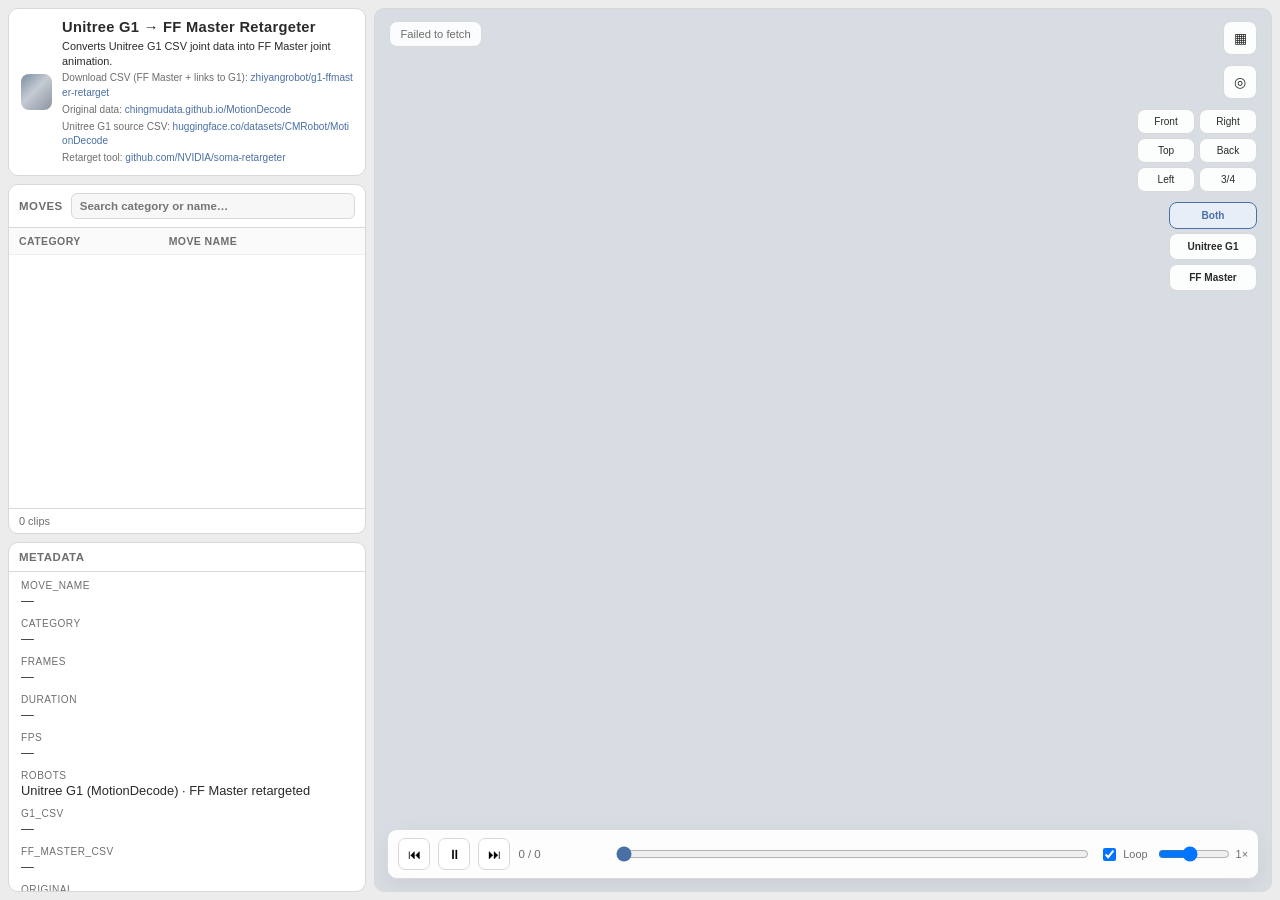
==== index.html @ d4f664b8 "Match SEED viewer orbit using Three.js OrbitControls." ====
<!DOCTYPE html>
<html lang="en">
<head>
  <meta charset="utf-8" />
  <meta name="viewport" content="width=device-width, initial-scale=1" />
  <title>Unitree G1 → FF Master Retargeter</title>
  <link rel="stylesheet" href="style.css?v=ff-master-v18" />
  <script type="importmap">
  {
    "imports": {
      "three": "./vendor/three.module.min.js",
      "three/addons/": "./vendor/addons/"
    }
  }
  </script>
</head>
<body>
  <div id="app">
    <aside id="left">
      <header class="brand-bar">
        <div class="logo-mark" aria-hidden="true"></div>
        <div>
          <div class="brand-title" id="title">Unitree G1 → FF Master Retargeter</div>
          <div class="brand-tagline">
            Converts Unitree G1 CSV joint data into FF Master joint animation.
          </div>
          <div class="brand-sub">
            Download CSV (FF Master + links to G1):
            <a href="https://huggingface.co/datasets/zhiyangrobot/g1-ffmaster-retarget" target="_blank" rel="noopener">zhiyangrobot/g1-ffmaster-retarget</a>
          </div>
          <div class="brand-sub">
            Original data:
            <a href="https://chingmudata.github.io/MotionDecode/" target="_blank" rel="noopener">chingmudata.github.io/MotionDecode</a>
          </div>
          <div class="brand-sub">
            Unitree G1 source CSV:
            <a href="https://huggingface.co/datasets/CMRobot/MotionDecode" target="_blank" rel="noopener">huggingface.co/datasets/CMRobot/MotionDecode</a>
          </div>
          <div class="brand-sub">
            Retarget tool:
            <a href="https://github.com/NVIDIA/soma-retargeter" target="_blank" rel="noopener">github.com/NVIDIA/soma-retargeter</a>
          </div>
        </div>
      </header>

      <section class="panel" id="browser-panel">
        <div class="panel-head">
          <span>Moves</span>
          <input id="filter" type="search" placeholder="Search category or name…" autocomplete="off" />
        </div>
        <div class="table-wrap">
          <table id="clip-table">
            <thead>
              <tr><th>Category</th><th>Move name</th></tr>
            </thead>
            <tbody id="clip-body"></tbody>
          </table>
        </div>
        <div class="panel-foot" id="clip-count">0 clips</div>
      </section>

      <section class="panel" id="meta-panel">
        <div class="panel-head"><span>Metadata</span></div>
        <dl id="meta-list" class="meta-list">
          <div><dt>move_name</dt><dd id="m-name">—</dd></div>
          <div><dt>category</dt><dd id="m-cat">—</dd></div>
          <div><dt>frames</dt><dd id="m-frames">—</dd></div>
          <div><dt>duration</dt><dd id="m-dur">—</dd></div>
          <div><dt>fps</dt><dd id="m-fps">—</dd></div>
          <div><dt>robots</dt><dd>Unitree G1 (MotionDecode) · FF Master retargeted</dd></div>
          <div><dt>g1_csv</dt><dd id="m-g1-link">—</dd></div>
          <div><dt>ff_master_csv</dt><dd id="m-ff-link">—</dd></div>
          <div><dt>original</dt><dd>
            <a href="https://chingmudata.github.io/MotionDecode/" target="_blank" rel="noopener">https://chingmudata.github.io/MotionDecode/</a>
          </dd></div>
          <div><dt>dataset</dt><dd>
            <a href="https://huggingface.co/datasets/zhiyangrobot/g1-ffmaster-retarget" target="_blank" rel="noopener">https://huggingface.co/datasets/zhiyangrobot/g1-ffmaster-retarget</a>
          </dd></div>
          <div><dt>g1_source</dt><dd>
            <a href="https://huggingface.co/datasets/CMRobot/MotionDecode" target="_blank" rel="noopener">https://huggingface.co/datasets/CMRobot/MotionDecode</a>
          </dd></div>
          <div><dt>retarget_tool</dt><dd>
            <a href="https://github.com/NVIDIA/soma-retargeter" target="_blank" rel="noopener">https://github.com/NVIDIA/soma-retargeter</a>
          </dd></div>
        </dl>
      </section>
    </aside>

    <main id="viewport-wrap">
      <canvas id="stage" tabindex="0"></canvas>

      <div id="upperbar">
        <button type="button" id="btn-grid" class="icon-btn" title="Toggle grid">▦</button>
        <button type="button" id="btn-center" class="icon-btn" title="Frame robots">◎</button>
        <div id="view-cube" title="Click a face to set camera">
          <button data-view="front" type="button">Front</button>
          <button data-view="right" type="button">Right</button>
          <button data-view="top" type="button">Top</button>
          <button data-view="back" type="button">Back</button>
          <button data-view="left" type="button">Left</button>
          <button data-view="persp" type="button">3/4</button>
        </div>
        <div id="model-selector">
          <button type="button" class="model-btn active" data-mode="both" title="Both">Both</button>
          <button type="button" class="model-btn" data-mode="g1" title="Unitree G1 only">Unitree G1</button>
          <button type="button" class="model-btn" data-mode="ff_master" title="FF Master only">FF Master</button>
        </div>
      </div>

      <div id="timeline">
        <button type="button" id="btn-prev" title="Previous clip">⏮</button>
        <button type="button" id="btn-play" title="Play / Pause">⏸</button>
        <button type="button" id="btn-next" title="Next clip">⏭</button>
        <span id="time-label">0 / 0</span>
        <input id="scrub" type="range" min="0" max="0" step="1" value="0" />
        <label class="loop"><input id="loop" type="checkbox" checked /> Loop</label>
        <label class="speed">
          <input id="speed" type="range" min="0.25" max="2" step="0.25" value="1" />
          <span id="speed-label">1×</span>
        </label>
      </div>

      <div id="status">Loading…</div>
    </main>
  </div>

  <script type="module" src="viewer.js?v=ff-master-v19"></script>
</body>
</html>
---- style.css ----
:root {
  --bg: #ececec;
  --panel: #f7f7f7;
  --ink: #2a2a2a;
  --muted: #6e6e6e;
  --line: #d8d8d8;
  --row-hover: #efefef;
  --row-active: #e3eaf5;
  --accent: #4a6fa5;
  --viewport: #f4f4f4;
  font-family: "Gill Sans", "Gill Sans MT", Calibri, "Trebuchet MS", sans-serif;
  font-size: 14px;
  color: var(--ink);
}

* { box-sizing: border-box; }
html, body { margin: 0; height: 100%; background: var(--bg); overflow: hidden; }

#app {
  display: grid;
  grid-template-columns: minmax(280px, 28vw) 1fr;
  height: 100%;
  gap: 8px;
  padding: 8px;
}

#left {
  display: grid;
  grid-template-rows: auto 1fr 1fr;
  gap: 8px;
  min-height: 0;
}

.brand-bar {
  display: flex;
  gap: 10px;
  align-items: center;
  background: #fff;
  border: 1px solid var(--line);
  border-radius: 10px;
  padding: 10px 12px;
}
.logo-mark {
  width: 36px; height: 36px; border-radius: 8px;
  background:
    linear-gradient(135deg, #7a8ca0 0%, #c5cbd3 45%, #8b949e 100%);
}
.brand-title { font-size: 1.05rem; font-weight: 700; letter-spacing: 0.02em; }
.brand-tagline {
  font-size: 0.78rem;
  color: var(--ink);
  margin-top: 4px;
  line-height: 1.35;
}
.brand-sub {
  font-size: 0.72rem;
  color: var(--muted);
  margin-top: 3px;
  line-height: 1.4;
  word-break: break-all;
}
.brand-sub a, .meta-list a {
  color: var(--accent);
  text-decoration: none;
}
.brand-sub a:hover, .meta-list a:hover { text-decoration: underline; }
.meta-list dd {
  overflow-wrap: anywhere;
  word-break: break-all;
}

.panel {
  background: #fff;
  border: 1px solid var(--line);
  border-radius: 10px;
  display: flex;
  flex-direction: column;
  min-height: 0;
  overflow: hidden;
}
.panel-head {
  display: flex;
  align-items: center;
  gap: 8px;
  padding: 8px 10px;
  border-bottom: 1px solid var(--line);
  font-weight: 600;
  font-size: 0.82rem;
  text-transform: uppercase;
  letter-spacing: 0.04em;
  color: var(--muted);
}
.panel-head input {
  flex: 1;
  border: 1px solid var(--line);
  border-radius: 6px;
  padding: 6px 8px;
  font: inherit;
  background: var(--panel);
}
.panel-foot {
  padding: 6px 10px;
  border-top: 1px solid var(--line);
  color: var(--muted);
  font-size: 0.78rem;
}

.table-wrap { flex: 1; overflow: auto; min-height: 0; }
#clip-table {
  width: 100%;
  border-collapse: collapse;
  table-layout: fixed;
}
#clip-table th, #clip-table td {
  text-align: left;
  padding: 7px 10px;
  border-bottom: 1px solid #eee;
  white-space: nowrap;
  overflow: hidden;
  text-overflow: ellipsis;
}
#clip-table th {
  position: sticky; top: 0;
  background: #fafafa;
  font-size: 0.75rem;
  color: var(--muted);
  font-weight: 600;
  text-transform: uppercase;
  letter-spacing: 0.04em;
}
#clip-table th:first-child, #clip-table td:first-child { width: 42%; }
#clip-table tbody tr { cursor: pointer; }
#clip-table tbody tr:hover { background: var(--row-hover); }
#clip-table tbody tr.active { background: var(--row-active); }

.meta-list {
  margin: 0;
  padding: 8px 12px 14px;
  overflow: auto;
  display: flex;
  flex-direction: column;
  gap: 10px;
}
.meta-list > div { display: grid; gap: 2px; }
.meta-list dt {
  font-size: 0.72rem;
  text-transform: uppercase;
  letter-spacing: 0.05em;
  color: var(--muted);
}
.meta-list dd {
  margin: 0;
  font-size: 0.92rem;
  word-break: break-word;
}

#viewport-wrap {
  position: relative;
  background: #d8dce3;
  border: 1px solid var(--line);
  border-radius: 10px;
  overflow: hidden;
  min-width: 0;
}
#stage {
  display: block;
  width: 100%;
  height: 100%;
  outline: none;
}

#upperbar {
  position: absolute;
  top: 12px;
  right: 14px;
  display: flex;
  flex-direction: column;
  align-items: flex-end;
  gap: 10px;
  pointer-events: none;
}
#upperbar > * { pointer-events: auto; }

.icon-btn, #view-cube button, .model-btn {
  border: 1px solid var(--line);
  background: rgba(255,255,255,0.92);
  color: var(--ink);
  border-radius: 8px;
  cursor: pointer;
  font: inherit;
}
.icon-btn {
  width: 34px; height: 34px;
  display: grid; place-items: center;
}
#view-cube {
  display: grid;
  grid-template-columns: repeat(2, 58px);
  gap: 4px;
}
#view-cube button {
  padding: 6px 4px;
  font-size: 0.72rem;
}
#model-selector { display: flex; flex-direction: column; gap: 4px; }
.model-btn {
  min-width: 88px;
  padding: 7px 8px;
  font-size: 0.72rem;
  font-weight: 600;
}
.model-btn.active {
  border-color: var(--accent);
  background: #e8eef8;
  color: var(--accent);
}

#timeline {
  position: absolute;
  left: 12px;
  right: 12px;
  bottom: 12px;
  display: flex;
  align-items: center;
  gap: 8px;
  padding: 8px 10px;
  background: rgba(255,255,255,0.94);
  border: 1px solid var(--line);
  border-radius: 10px;
  box-shadow: 0 8px 24px rgba(0,0,0,0.06);
}
#timeline button {
  border: 1px solid var(--line);
  background: #fff;
  border-radius: 7px;
  width: 32px;
  height: 32px;
  cursor: pointer;
}
#scrub { flex: 1; accent-color: var(--accent); }
#time-label {
  min-width: 88px;
  font-variant-numeric: tabular-nums;
  color: var(--muted);
  font-size: 0.82rem;
}
.loop, .speed {
  display: flex;
  align-items: center;
  gap: 4px;
  color: var(--muted);
  font-size: 0.78rem;
  white-space: nowrap;
}
.speed input { width: 72px; }

#status {
  position: absolute;
  left: 14px;
  top: 12px;
  max-width: 45%;
  padding: 6px 10px;
  border-radius: 8px;
  background: rgba(255,255,255,0.9);
  border: 1px solid var(--line);
  color: var(--muted);
  font-size: 0.8rem;
  overflow: hidden;
  text-overflow: ellipsis;
  white-space: nowrap;
}

@media (max-width: 960px) {
  #app {
    grid-template-columns: 1fr;
    grid-template-rows: 42vh 1fr;
  }
  #left { grid-template-rows: auto 1fr 0.8fr; }
  #view-cube { display: none; }
}
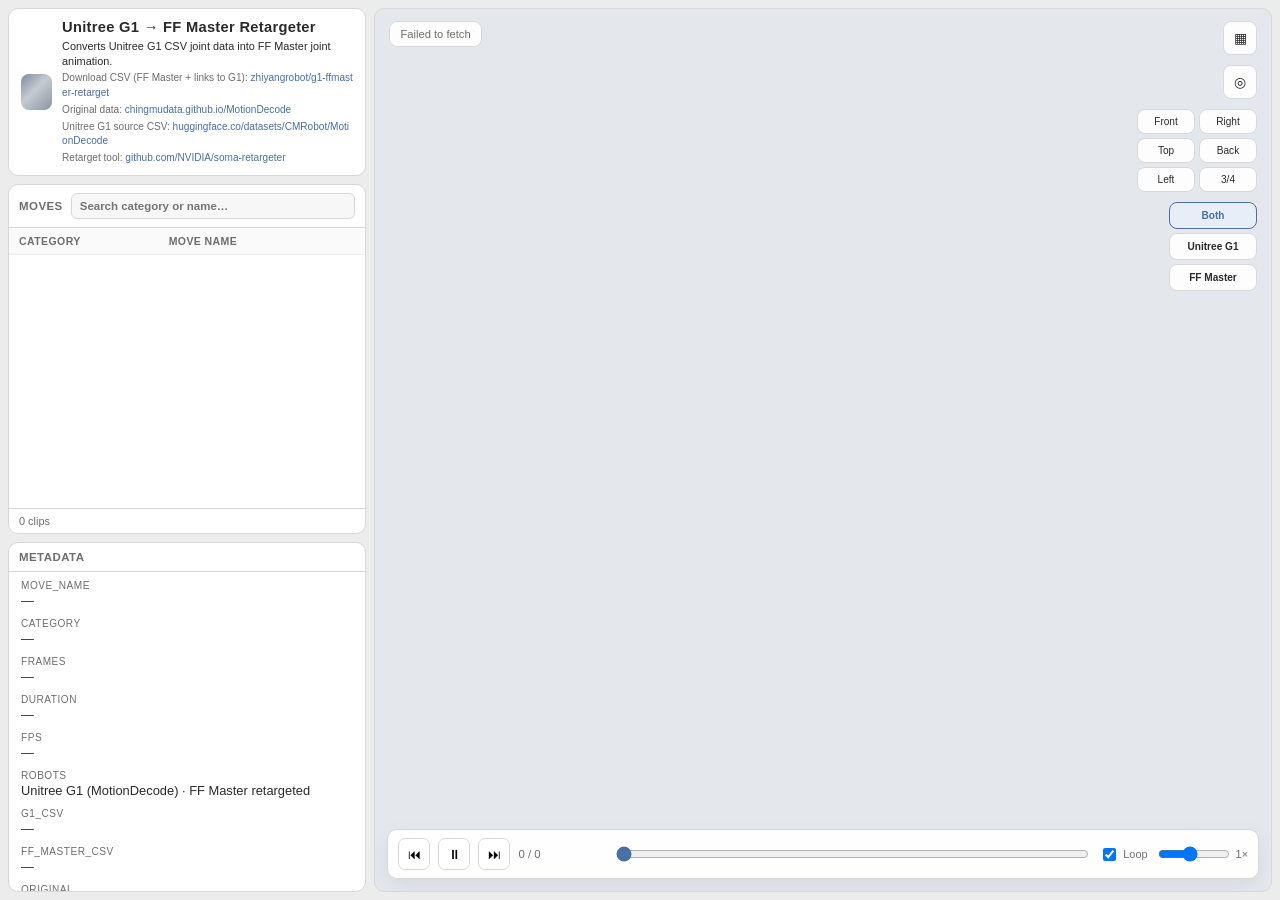
==== commit faca0477: "Blend stage floor into mist void for a cohesive studio look." ====
--- a/index.html
+++ b/index.html
@@ -4,7 +4,7 @@
   <meta charset="utf-8" />
   <meta name="viewport" content="width=device-width, initial-scale=1" />
   <title>Unitree G1 → FF Master Retargeter</title>
-  <link rel="stylesheet" href="style.css?v=ff-master-v18" />
+  <link rel="stylesheet" href="style.css?v=ff-master-v21" />
   <script type="importmap">
   {
     "imports": {
@@ -124,6 +124,6 @@
     </main>
   </div>
 
-  <script type="module" src="viewer.js?v=ff-master-v19"></script>
+  <script type="module" src="viewer.js?v=ff-master-v21"></script>
 </body>
 </html>
--- a/style.css
+++ b/style.css
@@ -156,7 +156,7 @@
 
 #viewport-wrap {
   position: relative;
-  background: #d8dce3;
+  background: #e4e7ec;
   border: 1px solid var(--line);
   border-radius: 10px;
   overflow: hidden;
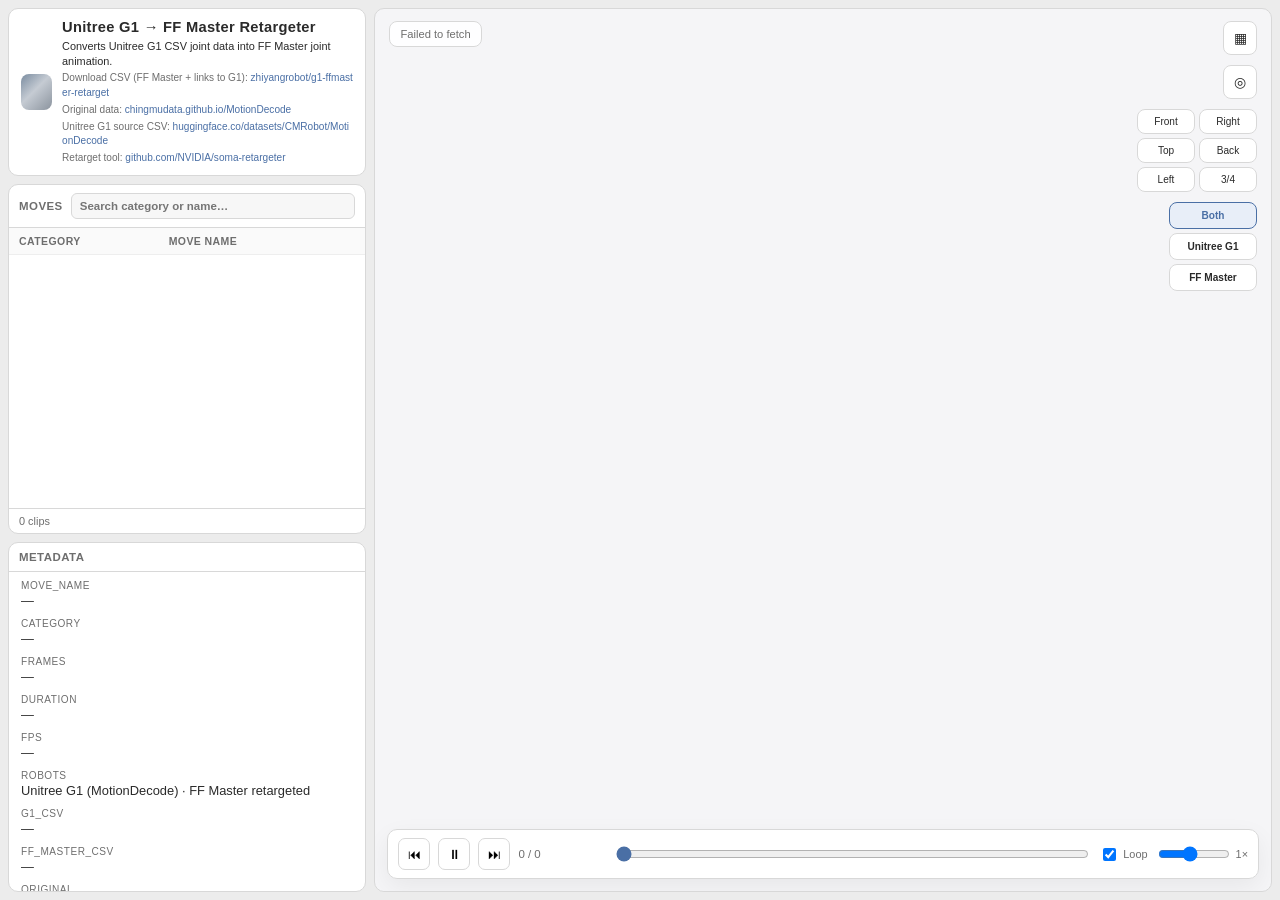
==== commit 5d1e713d: "Brighten stage to a clean Apple-like product studio." ====
--- a/index.html
+++ b/index.html
@@ -4,7 +4,7 @@
   <meta charset="utf-8" />
   <meta name="viewport" content="width=device-width, initial-scale=1" />
   <title>Unitree G1 → FF Master Retargeter</title>
-  <link rel="stylesheet" href="style.css?v=ff-master-v21" />
+  <link rel="stylesheet" href="style.css?v=ff-master-v23" />
   <script type="importmap">
   {
     "imports": {
@@ -124,6 +124,6 @@
     </main>
   </div>
 
-  <script type="module" src="viewer.js?v=ff-master-v21"></script>
+  <script type="module" src="viewer.js?v=ff-master-v23"></script>
 </body>
 </html>
--- a/style.css
+++ b/style.css
@@ -156,7 +156,7 @@
 
 #viewport-wrap {
   position: relative;
-  background: #e4e7ec;
+  background: #f5f5f7;
   border: 1px solid var(--line);
   border-radius: 10px;
   overflow: hidden;
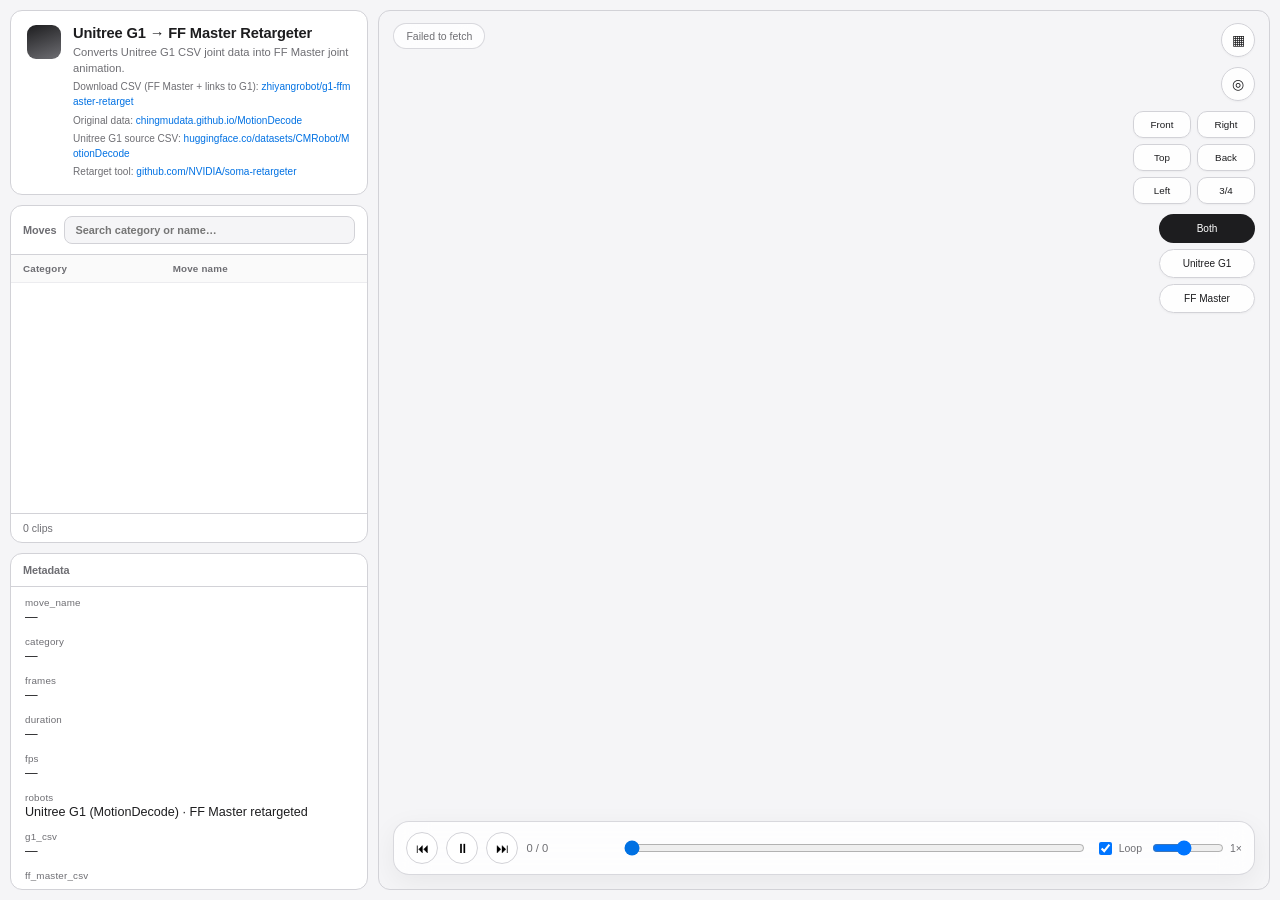
==== commit fe14d57d: "Unify page and stage into a bright Apple-like product studio." ====
--- a/index.html
+++ b/index.html
@@ -4,7 +4,7 @@
   <meta charset="utf-8" />
   <meta name="viewport" content="width=device-width, initial-scale=1" />
   <title>Unitree G1 → FF Master Retargeter</title>
-  <link rel="stylesheet" href="style.css?v=ff-master-v23" />
+  <link rel="stylesheet" href="style.css?v=ff-master-v24" />
   <script type="importmap">
   {
     "imports": {
@@ -124,6 +124,6 @@
     </main>
   </div>
 
-  <script type="module" src="viewer.js?v=ff-master-v23"></script>
+  <script type="module" src="viewer.js?v=ff-master-v24"></script>
 </body>
 </html>
--- a/style.css
+++ b/style.css
@@ -1,62 +1,77 @@
 :root {
-  --bg: #ececec;
-  --panel: #f7f7f7;
-  --ink: #2a2a2a;
-  --muted: #6e6e6e;
-  --line: #d8d8d8;
-  --row-hover: #efefef;
-  --row-active: #e3eaf5;
-  --accent: #4a6fa5;
-  --viewport: #f4f4f4;
-  font-family: "Gill Sans", "Gill Sans MT", Calibri, "Trebuchet MS", sans-serif;
+  /* Apple-like light system: one pale canvas, hairline chrome, SF stack. */
+  --bg: #f5f5f7;
+  --panel: #ffffff;
+  --ink: #1d1d1f;
+  --muted: #6e6e73;
+  --line: #d2d2d7;
+  --row-hover: #f5f5f7;
+  --row-active: #e8f0fe;
+  --accent: #0071e3;
+  --radius: 12px;
+  font-family: -apple-system, BlinkMacSystemFont, "SF Pro Text", "Segoe UI",
+    Roboto, Helvetica, Arial, sans-serif;
   font-size: 14px;
   color: var(--ink);
+  -webkit-font-smoothing: antialiased;
 }
 
 * { box-sizing: border-box; }
-html, body { margin: 0; height: 100%; background: var(--bg); overflow: hidden; }
+html, body {
+  margin: 0;
+  height: 100%;
+  background: var(--bg);
+  overflow: hidden;
+}
 
 #app {
   display: grid;
   grid-template-columns: minmax(280px, 28vw) 1fr;
   height: 100%;
-  gap: 8px;
-  padding: 8px;
+  gap: 10px;
+  padding: 10px;
 }
 
 #left {
   display: grid;
   grid-template-rows: auto 1fr 1fr;
-  gap: 8px;
+  gap: 10px;
   min-height: 0;
 }
 
 .brand-bar {
   display: flex;
-  gap: 10px;
-  align-items: center;
-  background: #fff;
-  border: 1px solid var(--line);
-  border-radius: 10px;
-  padding: 10px 12px;
+  gap: 12px;
+  align-items: flex-start;
+  background: var(--panel);
+  border: 1px solid var(--line);
+  border-radius: var(--radius);
+  padding: 14px 16px;
 }
 .logo-mark {
-  width: 36px; height: 36px; border-radius: 8px;
-  background:
-    linear-gradient(135deg, #7a8ca0 0%, #c5cbd3 45%, #8b949e 100%);
-}
-.brand-title { font-size: 1.05rem; font-weight: 700; letter-spacing: 0.02em; }
+  width: 34px;
+  height: 34px;
+  border-radius: 9px;
+  flex: none;
+  background: linear-gradient(160deg, #1d1d1f 0%, #6e6e73 100%);
+}
+.brand-title {
+  font-size: 1.05rem;
+  font-weight: 600;
+  letter-spacing: -0.01em;
+  color: var(--ink);
+}
 .brand-tagline {
-  font-size: 0.78rem;
-  color: var(--ink);
+  font-size: 0.8rem;
+  color: var(--muted);
   margin-top: 4px;
-  line-height: 1.35;
+  line-height: 1.4;
 }
 .brand-sub {
   font-size: 0.72rem;
   color: var(--muted);
-  margin-top: 3px;
-  line-height: 1.4;
+  margin-top: 4px;
+  line-height: 1.45;
   word-break: break-all;
 }
 .brand-sub a, .meta-list a {
@@ -70,9 +85,9 @@
 }
 
 .panel {
-  background: #fff;
-  border: 1px solid var(--line);
-  border-radius: 10px;
+  background: var(--panel);
+  border: 1px solid var(--line);
+  border-radius: var(--radius);
   display: flex;
   flex-direction: column;
   min-height: 0;
@@ -82,27 +97,32 @@
   display: flex;
   align-items: center;
   gap: 8px;
-  padding: 8px 10px;
+  padding: 10px 12px;
   border-bottom: 1px solid var(--line);
   font-weight: 600;
-  font-size: 0.82rem;
-  text-transform: uppercase;
-  letter-spacing: 0.04em;
+  font-size: 0.78rem;
+  letter-spacing: -0.01em;
   color: var(--muted);
 }
 .panel-head input {
   flex: 1;
   border: 1px solid var(--line);
-  border-radius: 6px;
-  padding: 6px 8px;
+  border-radius: 8px;
+  padding: 7px 10px;
   font: inherit;
-  background: var(--panel);
+  background: var(--bg);
+  color: var(--ink);
+}
+.panel-head input:focus {
+  outline: none;
+  border-color: var(--accent);
+  box-shadow: 0 0 0 3px rgba(0, 113, 227, 0.15);
 }
 .panel-foot {
-  padding: 6px 10px;
+  padding: 8px 12px;
   border-top: 1px solid var(--line);
   color: var(--muted);
-  font-size: 0.78rem;
+  font-size: 0.75rem;
 }
 
 .table-wrap { flex: 1; overflow: auto; min-height: 0; }
@@ -113,20 +133,20 @@
 }
 #clip-table th, #clip-table td {
   text-align: left;
-  padding: 7px 10px;
-  border-bottom: 1px solid #eee;
+  padding: 8px 12px;
+  border-bottom: 1px solid #ececef;
   white-space: nowrap;
   overflow: hidden;
   text-overflow: ellipsis;
 }
 #clip-table th {
-  position: sticky; top: 0;
+  position: sticky;
+  top: 0;
   background: #fafafa;
-  font-size: 0.75rem;
+  font-size: 0.7rem;
   color: var(--muted);
   font-weight: 600;
-  text-transform: uppercase;
-  letter-spacing: 0.04em;
+  letter-spacing: 0.02em;
 }
 #clip-table th:first-child, #clip-table td:first-child { width: 42%; }
 #clip-table tbody tr { cursor: pointer; }
@@ -135,30 +155,30 @@
 
 .meta-list {
   margin: 0;
-  padding: 8px 12px 14px;
+  padding: 10px 14px 16px;
   overflow: auto;
   display: flex;
   flex-direction: column;
-  gap: 10px;
+  gap: 12px;
 }
 .meta-list > div { display: grid; gap: 2px; }
 .meta-list dt {
-  font-size: 0.72rem;
-  text-transform: uppercase;
-  letter-spacing: 0.05em;
+  font-size: 0.7rem;
+  letter-spacing: 0.02em;
   color: var(--muted);
 }
 .meta-list dd {
   margin: 0;
-  font-size: 0.92rem;
+  font-size: 0.9rem;
   word-break: break-word;
+  color: var(--ink);
 }
 
 #viewport-wrap {
   position: relative;
   background: #f5f5f7;
   border: 1px solid var(--line);
-  border-radius: 10px;
+  border-radius: var(--radius);
   overflow: hidden;
   min-width: 0;
 }
@@ -183,56 +203,66 @@
 
 .icon-btn, #view-cube button, .model-btn {
   border: 1px solid var(--line);
-  background: rgba(255,255,255,0.92);
-  color: var(--ink);
-  border-radius: 8px;
+  background: rgba(255, 255, 255, 0.86);
+  backdrop-filter: saturate(180%) blur(12px);
+  -webkit-backdrop-filter: saturate(180%) blur(12px);
+  color: var(--ink);
+  border-radius: 980px;
   cursor: pointer;
   font: inherit;
+  box-shadow: 0 1px 2px rgba(0, 0, 0, 0.04);
 }
 .icon-btn {
-  width: 34px; height: 34px;
-  display: grid; place-items: center;
+  width: 34px;
+  height: 34px;
+  display: grid;
+  place-items: center;
 }
 #view-cube {
   display: grid;
   grid-template-columns: repeat(2, 58px);
-  gap: 4px;
+  gap: 6px;
 }
 #view-cube button {
-  padding: 6px 4px;
+  padding: 7px 4px;
+  font-size: 0.7rem;
+  border-radius: 10px;
+}
+#model-selector { display: flex; flex-direction: column; gap: 6px; }
+.model-btn {
+  min-width: 96px;
+  padding: 8px 12px;
   font-size: 0.72rem;
-}
-#model-selector { display: flex; flex-direction: column; gap: 4px; }
-.model-btn {
-  min-width: 88px;
-  padding: 7px 8px;
-  font-size: 0.72rem;
-  font-weight: 600;
+  font-weight: 500;
+  border-radius: 980px;
 }
 .model-btn.active {
-  border-color: var(--accent);
-  background: #e8eef8;
-  color: var(--accent);
+  border-color: transparent;
+  background: var(--ink);
+  color: #fff;
+  box-shadow: none;
 }
 
 #timeline {
   position: absolute;
-  left: 12px;
-  right: 12px;
-  bottom: 12px;
+  left: 14px;
+  right: 14px;
+  bottom: 14px;
   display: flex;
   align-items: center;
   gap: 8px;
-  padding: 8px 10px;
-  background: rgba(255,255,255,0.94);
-  border: 1px solid var(--line);
-  border-radius: 10px;
-  box-shadow: 0 8px 24px rgba(0,0,0,0.06);
+  padding: 10px 12px;
+  background: rgba(255, 255, 255, 0.82);
+  backdrop-filter: saturate(180%) blur(16px);
+  -webkit-backdrop-filter: saturate(180%) blur(16px);
+  border: 1px solid rgba(210, 210, 215, 0.85);
+  border-radius: 16px;
+  box-shadow: 0 8px 28px rgba(0, 0, 0, 0.06);
 }
 #timeline button {
   border: 1px solid var(--line);
   background: #fff;
-  border-radius: 7px;
+  border-radius: 980px;
   width: 32px;
   height: 32px;
   cursor: pointer;
@@ -242,14 +272,14 @@
   min-width: 88px;
   font-variant-numeric: tabular-nums;
   color: var(--muted);
-  font-size: 0.82rem;
+  font-size: 0.8rem;
 }
 .loop, .speed {
   display: flex;
   align-items: center;
   gap: 4px;
   color: var(--muted);
-  font-size: 0.78rem;
+  font-size: 0.75rem;
   white-space: nowrap;
 }
 .speed input { width: 72px; }
@@ -259,12 +289,14 @@
   left: 14px;
   top: 12px;
   max-width: 45%;
-  padding: 6px 10px;
-  border-radius: 8px;
-  background: rgba(255,255,255,0.9);
-  border: 1px solid var(--line);
-  color: var(--muted);
-  font-size: 0.8rem;
+  padding: 6px 12px;
+  border-radius: 980px;
+  background: rgba(255, 255, 255, 0.82);
+  backdrop-filter: saturate(180%) blur(12px);
+  -webkit-backdrop-filter: saturate(180%) blur(12px);
+  border: 1px solid rgba(210, 210, 215, 0.85);
+  color: var(--muted);
+  font-size: 0.75rem;
   overflow: hidden;
   text-overflow: ellipsis;
   white-space: nowrap;
